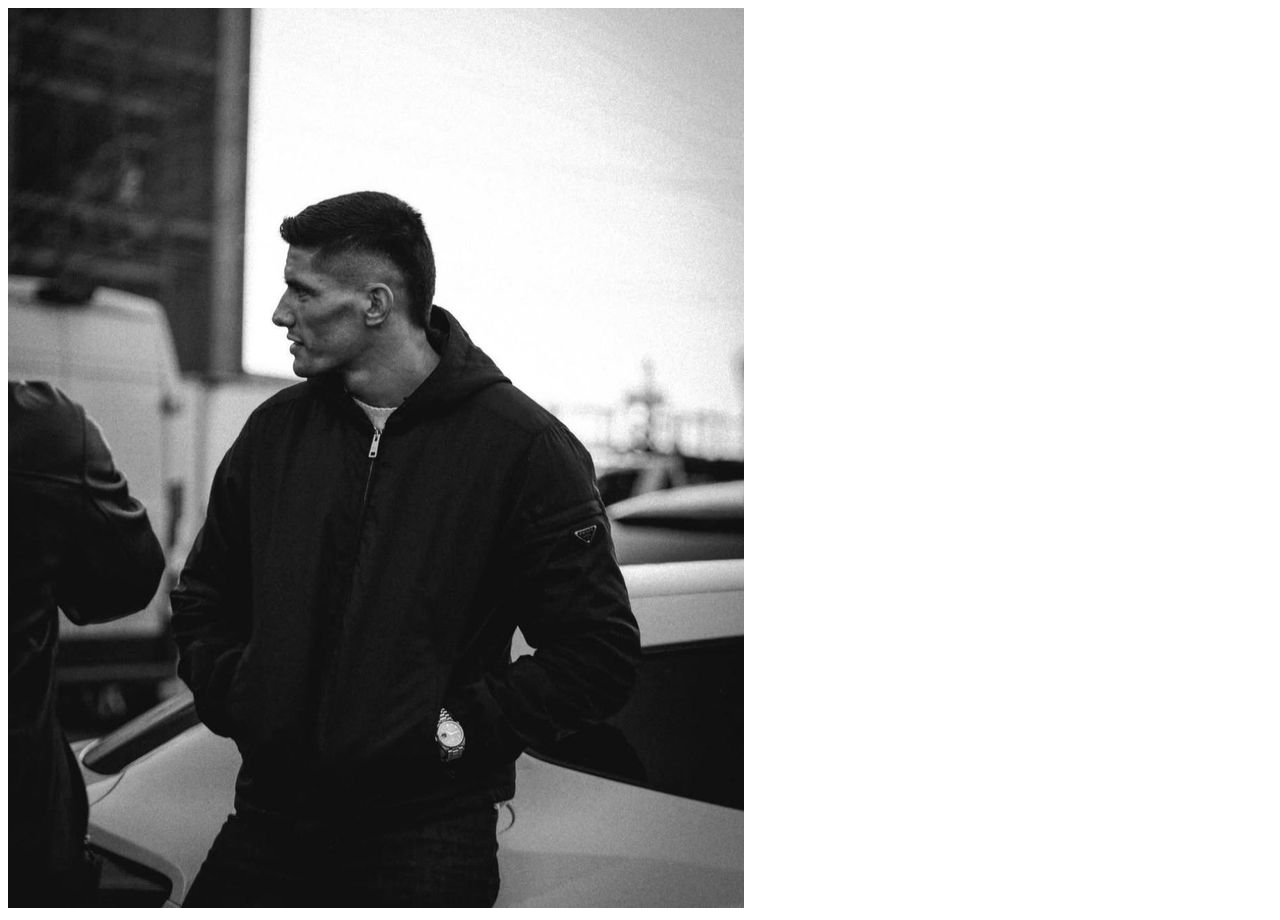
==== ProfilePicture.html @ ab451bd7 "Added Profile Picture into new file" ====
<!DOCTYPE html>
<html lang="en">
<head>
    <meta charset="UTF-8">
    <meta name="viewport" content="width=device-width, initial-scale=1.0">
    <title>Document</title>
</head>
<body>
    <img src="Mogger.jpeg" alt="Islam Dulatov-UFC Fighter">
</body>
</html>
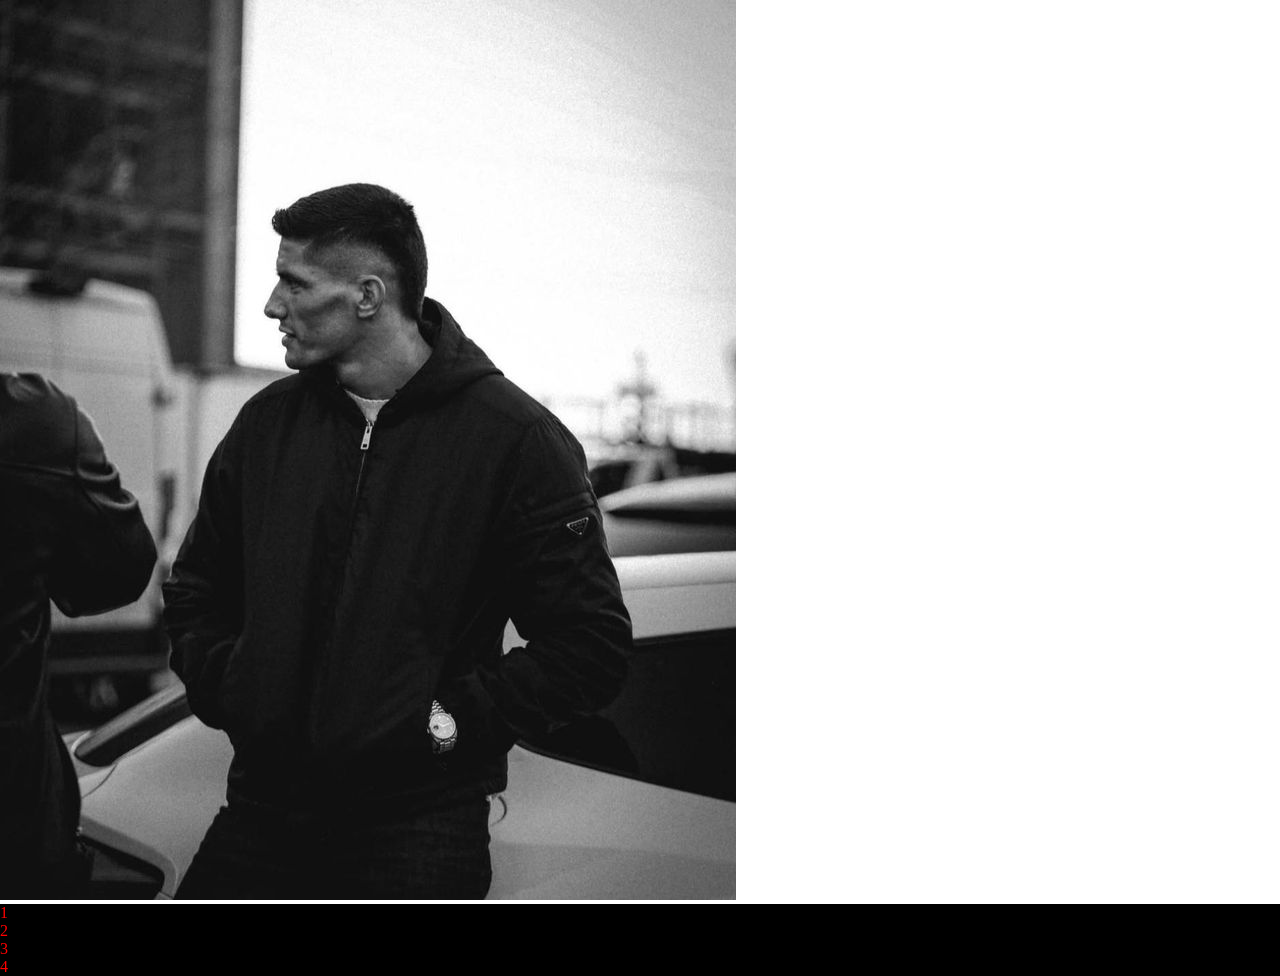
==== commit 13e090ad: "Code: we have added new paragraphs in Profile-picture file" ====
--- a/ProfilePicture.html
+++ b/ProfilePicture.html
@@ -4,8 +4,15 @@
     <meta charset="UTF-8">
     <meta name="viewport" content="width=device-width, initial-scale=1.0">
     <title>Document</title>
+    <link rel="stylesheet" href="styles.css">
 </head>
 <body>
     <img src="Mogger.jpeg" alt="Islam Dulatov-UFC Fighter">
+
+    <p>1</p>
+    <p>2</p>
+    <p>3</p>
+    <p>4</p>
+
 </body>
 </html>
--- a/styles.css
+++ b/styles.css
@@ -0,0 +1,10 @@
+*{
+    margin: 0;
+    box-sizing: border-box;
+    font-family: 'Times New Roman', Times, serif;
+}
+
+p {
+    color: red;
+    background-color: black;
+}
